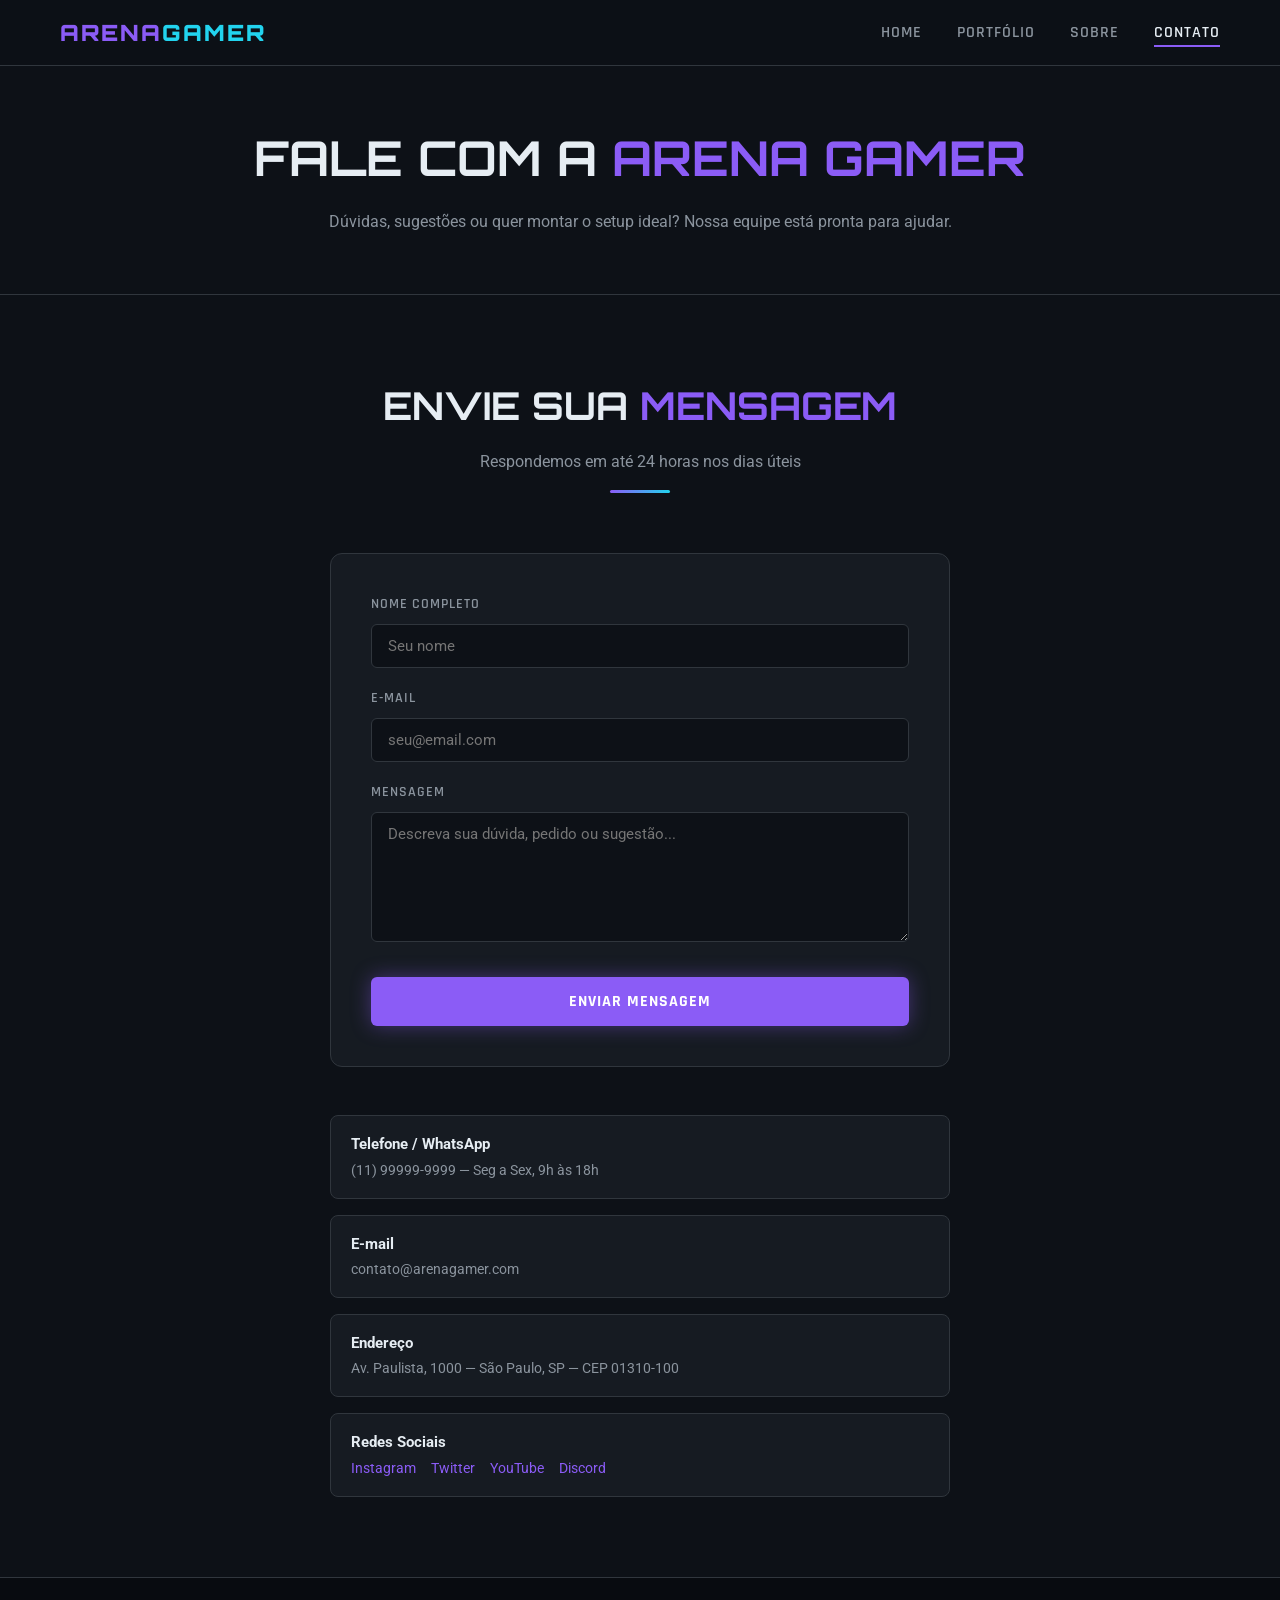
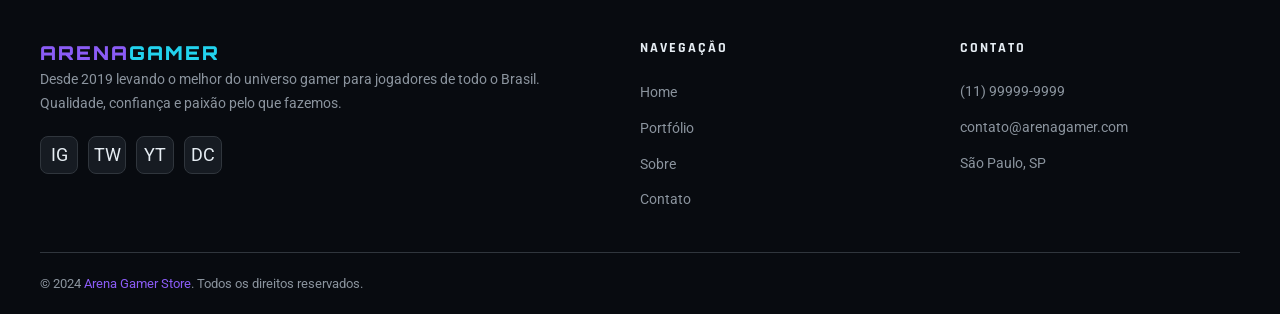
==== views/contato.html @ 9c003991 "fix: remove emojis da pagina de contato e simplifica footer" ====
<!DOCTYPE html>
<html lang="pt-BR">
<head>
  <meta charset="UTF-8" />
  <meta name="viewport" content="width=device-width, initial-scale=1.0" />
  <meta name="description" content="Entre em contato com a Arena Gamer Store. Estamos aqui para te ajudar." />
  <title>Contato | Arena Gamer Store</title>
  <link rel="stylesheet" href="../src/css/estilo.css" />
</head>
<body>

  <header>
    <nav>
      <a href="../index.html" class="logo">Arena<span>Gamer</span></a>
      <ul class="nav-links" id="navLinks">
        <li><a href="../index.html">Home</a></li>
        <li><a href="portfolio.html">Portfólio</a></li>
        <li><a href="sobre.html">Sobre</a></li>
        <li><a href="contato.html" class="ativo">Contato</a></li>
      </ul>
      <div class="hamburger" id="hamburger">
        <span></span>
        <span></span>
        <span></span>
      </div>
    </nav>
  </header>

  <section class="page-hero">
    <h1>Fale com a <span class="destaque">Arena Gamer</span></h1>
    <p>Dúvidas, sugestões ou quer montar o setup ideal? Nossa equipe está pronta para ajudar.</p>
  </section>

  <section>
    <div class="container">
      <div class="section-title fade-in">
        <h2>Envie sua <span class="destaque">Mensagem</span></h2>
        <p>Respondemos em até 24 horas nos dias úteis</p>
        <div class="linha"></div>
      </div>

      <form class="form-contato fade-in" id="formContato" novalidate>
        <div class="form-grupo">
          <label for="nome">Nome completo</label>
          <input type="text" id="nome" name="nome" placeholder="Seu nome" required />
        </div>
        <div class="form-grupo">
          <label for="email">E-mail</label>
          <input type="email" id="email" name="email" placeholder="seu@email.com" required />
        </div>
        <div class="form-grupo">
          <label for="descricao">Mensagem</label>
          <textarea id="descricao" name="descricao" placeholder="Descreva sua dúvida, pedido ou sugestão..." required></textarea>
        </div>
        <button type="submit" class="btn-primary">Enviar Mensagem</button>
        <div class="msg-sucesso" id="msgSucesso">
          Mensagem enviada com sucesso! Retornaremos em breve.
        </div>
      </form>

      <div class="info-contato fade-in">
        <div class="info-item">
          <div>
            <strong>Telefone / WhatsApp</strong>
            <p>(11) 99999-9999 — Seg a Sex, 9h às 18h</p>
          </div>
        </div>
        <div class="info-item">
          <div>
            <strong>E-mail</strong>
            <p>contato@arenagamer.com</p>
          </div>
        </div>
        <div class="info-item">
          <div>
            <strong>Endereço</strong>
            <p>Av. Paulista, 1000 — São Paulo, SP — CEP 01310-100</p>
          </div>
        </div>
        <div class="info-item">
          <div>
            <strong>Redes Sociais</strong>
            <p>
              <a href="#" style="color: var(--purple); margin-right:12px;">Instagram</a>
              <a href="#" style="color: var(--purple); margin-right:12px;">Twitter</a>
              <a href="#" style="color: var(--purple); margin-right:12px;">YouTube</a>
              <a href="#" style="color: var(--purple);">Discord</a>
            </p>
          </div>
        </div>
      </div>
    </div>
  </section>

  <footer>
    <div class="footer-grid">
      <div class="footer-sobre">
        <a href="../index.html" class="logo">Arena<span>Gamer</span></a>
        <p>Desde 2019 levando o melhor do universo gamer para jogadores de todo o Brasil. Qualidade, confiança e paixão pelo que fazemos.</p>
        <div class="redes-sociais">
          <a href="#" class="rede-btn" title="Instagram">IG</a>
          <a href="#" class="rede-btn" title="Twitter">TW</a>
          <a href="#" class="rede-btn" title="YouTube">YT</a>
          <a href="#" class="rede-btn" title="Discord">DC</a>
        </div>
      </div>
      <div class="footer-col">
        <h4>Navegação</h4>
        <ul>
          <li><a href="../index.html">Home</a></li>
          <li><a href="portfolio.html">Portfólio</a></li>
          <li><a href="sobre.html">Sobre</a></li>
          <li><a href="contato.html">Contato</a></li>
        </ul>
      </div>
      <div class="footer-col">
        <h4>Contato</h4>
        <ul class="footer-contato-info">
          <li>(11) 99999-9999</li>
          <li>contato@arenagamer.com</li>
          <li>São Paulo, SP</li>
        </ul>
      </div>
    </div>
    <div class="footer-bottom">
      <p>© 2024 <span class="feito-por">Arena Gamer Store</span>. Todos os direitos reservados.</p>
    </div>
  </footer>

  <script src="../src/js/script.js"></script>
</body>
</html>
---- src/css/estilo.css ----
@import url('https://fonts.googleapis.com/css2?family=Orbitron:wght@400;700;900&family=Rajdhani:wght@400;600;700&family=Roboto:wght@300;400;500&display=swap');

:root {
  --bg-dark: #0d1117;
  --bg-card: #161b22;
  --bg-nav: rgba(13, 17, 23, 0.97);
  --purple: #8b5cf6;
  --purple-dark: #7c3aed;
  --cyan: #22d3ee;
  --text: #e6edf3;
  --text-muted: #8b949e;
  --border: #30363d;
  --success: #3fb950;
  --danger: #f85149;
  --shadow: 0 4px 24px rgba(139, 92, 246, 0.15);
}

* {
  margin: 0;
  padding: 0;
  box-sizing: border-box;
}

html {
  scroll-behavior: smooth;
}

body {
  background-color: var(--bg-dark);
  color: var(--text);
  font-family: 'Roboto', sans-serif;
  line-height: 1.6;
}

a {
  text-decoration: none;
  color: inherit;
}

img {
  max-width: 100%;
  display: block;
}

/* ===== HEADER / NAV ===== */
header {
  position: fixed;
  top: 0;
  width: 100%;
  z-index: 1000;
  background: var(--bg-nav);
  border-bottom: 1px solid var(--border);
  backdrop-filter: blur(10px);
}

nav {
  max-width: 1200px;
  margin: 0 auto;
  padding: 0 20px;
  display: flex;
  align-items: center;
  justify-content: space-between;
  height: 65px;
}

.logo {
  font-family: 'Orbitron', sans-serif;
  font-size: 1.4rem;
  font-weight: 900;
  color: var(--purple);
  letter-spacing: 2px;
  text-transform: uppercase;
}

.logo span {
  color: var(--cyan);
}

.nav-links {
  list-style: none;
  display: flex;
  gap: 35px;
}

.nav-links a {
  font-family: 'Rajdhani', sans-serif;
  font-weight: 600;
  font-size: 1rem;
  color: var(--text-muted);
  letter-spacing: 1px;
  text-transform: uppercase;
  transition: color 0.3s;
  position: relative;
}

.nav-links a::after {
  content: '';
  position: absolute;
  bottom: -4px;
  left: 0;
  width: 0;
  height: 2px;
  background: var(--purple);
  transition: width 0.3s;
}

.nav-links a:hover,
.nav-links a.ativo {
  color: var(--text);
}

.nav-links a:hover::after,
.nav-links a.ativo::after {
  width: 100%;
}

.hamburger {
  display: none;
  flex-direction: column;
  gap: 5px;
  cursor: pointer;
  padding: 5px;
}

.hamburger span {
  display: block;
  width: 25px;
  height: 2px;
  background: var(--text);
  transition: all 0.3s;
}

.hamburger.aberto span:nth-child(1) {
  transform: rotate(45deg) translate(5px, 5px);
}

.hamburger.aberto span:nth-child(2) {
  opacity: 0;
}

.hamburger.aberto span:nth-child(3) {
  transform: rotate(-45deg) translate(5px, -5px);
}

/* ===== HERO ===== */
.hero {
  min-height: 100vh;
  display: flex;
  align-items: center;
  position: relative;
  overflow: hidden;
  padding-top: 65px;
}

.hero-bg {
  position: absolute;
  inset: 0;
  background-image: url('https://images.unsplash.com/photo-1542751371-adc38448a05e?w=1600&q=80');
  background-size: cover;
  background-position: center;
  filter: brightness(0.25);
  z-index: 0;
}

.hero-overlay {
  position: absolute;
  inset: 0;
  background: linear-gradient(135deg, rgba(124, 58, 237, 0.2) 0%, rgba(13, 17, 23, 0.5) 100%);
  z-index: 1;
}

.hero-content {
  position: relative;
  z-index: 2;
  max-width: 1200px;
  margin: 0 auto;
  padding: 0 20px;
  text-align: center;
}

.hero-badge {
  display: inline-block;
  background: rgba(139, 92, 246, 0.2);
  border: 1px solid var(--purple);
  color: var(--purple);
  font-family: 'Rajdhani', sans-serif;
  font-size: 0.85rem;
  font-weight: 600;
  letter-spacing: 3px;
  text-transform: uppercase;
  padding: 6px 16px;
  border-radius: 20px;
  margin-bottom: 24px;
}

.hero h1 {
  font-family: 'Orbitron', sans-serif;
  font-size: clamp(2.2rem, 6vw, 4.5rem);
  font-weight: 900;
  line-height: 1.1;
  margin-bottom: 20px;
  text-transform: uppercase;
}

.hero h1 .destaque {
  color: var(--purple);
  display: block;
}

.hero p {
  font-size: 1.1rem;
  color: var(--text-muted);
  max-width: 550px;
  margin: 0 auto 40px;
}

.hero-btns {
  display: flex;
  gap: 16px;
  justify-content: center;
  flex-wrap: wrap;
  margin-bottom: 60px;
}

.btn-primary {
  background: var(--purple);
  color: #fff;
  padding: 14px 32px;
  border-radius: 6px;
  font-family: 'Rajdhani', sans-serif;
  font-size: 1rem;
  font-weight: 700;
  letter-spacing: 1px;
  text-transform: uppercase;
  border: none;
  cursor: pointer;
  transition: background 0.3s, transform 0.2s, box-shadow 0.3s;
  box-shadow: 0 0 20px rgba(139, 92, 246, 0.4);
}

.btn-primary:hover {
  background: var(--purple-dark);
  transform: translateY(-2px);
  box-shadow: 0 0 30px rgba(139, 92, 246, 0.6);
}

.btn-primary:active {
  transform: translateY(0);
}

.btn-outline {
  background: transparent;
  color: var(--text);
  padding: 14px 32px;
  border-radius: 6px;
  font-family: 'Rajdhani', sans-serif;
  font-size: 1rem;
  font-weight: 700;
  letter-spacing: 1px;
  text-transform: uppercase;
  border: 1px solid var(--border);
  cursor: pointer;
  transition: border-color 0.3s, transform 0.2s;
}

.btn-outline:hover {
  border-color: var(--purple);
  color: var(--purple);
  transform: translateY(-2px);
}

.btn-outline:active {
  transform: translateY(0);
}

/* Countdown */
.contador {
  display: flex;
  justify-content: center;
  gap: 20px;
  flex-wrap: wrap;
}

.contador-label {
  font-family: 'Rajdhani', sans-serif;
  font-size: 0.8rem;
  color: var(--cyan);
  letter-spacing: 2px;
  text-transform: uppercase;
  margin-bottom: 12px;
}

.tempo-item {
  text-align: center;
  background: rgba(22, 27, 34, 0.8);
  border: 1px solid var(--border);
  border-radius: 8px;
  padding: 12px 18px;
  min-width: 70px;
}

.tempo-item span.numero {
  display: block;
  font-family: 'Orbitron', sans-serif;
  font-size: 1.8rem;
  font-weight: 700;
  color: var(--purple);
  line-height: 1;
}

.tempo-item span.legenda {
  font-size: 0.7rem;
  color: var(--text-muted);
  letter-spacing: 1px;
  text-transform: uppercase;
  margin-top: 4px;
}

/* ===== SEÇÕES GERAIS ===== */
section {
  padding: 80px 20px;
}

.container {
  max-width: 1200px;
  margin: 0 auto;
}

.section-title {
  text-align: center;
  margin-bottom: 60px;
}

.section-title h2 {
  font-family: 'Orbitron', sans-serif;
  font-size: clamp(1.6rem, 4vw, 2.4rem);
  font-weight: 700;
  text-transform: uppercase;
  margin-bottom: 12px;
}

.section-title h2 .destaque {
  color: var(--purple);
}

.section-title p {
  color: var(--text-muted);
  font-size: 1rem;
  max-width: 500px;
  margin: 0 auto;
}

.linha {
  width: 60px;
  height: 3px;
  background: linear-gradient(90deg, var(--purple), var(--cyan));
  margin: 16px auto 0;
  border-radius: 2px;
}

/* ===== DIFERENCIAIS ===== */
.diferenciais {
  background: var(--bg-card);
  border-top: 1px solid var(--border);
  border-bottom: 1px solid var(--border);
}

.diferenciais-grid {
  display: grid;
  grid-template-columns: repeat(auto-fit, minmax(220px, 1fr));
  gap: 30px;
}

.diferencial-item {
  text-align: center;
  padding: 30px 20px;
}

.diferencial-item .icone {
  font-size: 2.5rem;
  margin-bottom: 16px;
  display: block;
}

.diferencial-item h3 {
  font-family: 'Rajdhani', sans-serif;
  font-size: 1.1rem;
  font-weight: 700;
  margin-bottom: 8px;
  color: var(--text);
}

.diferencial-item p {
  font-size: 0.9rem;
  color: var(--text-muted);
}

/* ===== PRODUTOS / CARDS ===== */
.produtos-grid {
  display: grid;
  grid-template-columns: repeat(auto-fill, minmax(280px, 1fr));
  gap: 24px;
}

.card-produto {
  background: var(--bg-card);
  border: 1px solid var(--border);
  border-radius: 10px;
  overflow: hidden;
  transition: transform 0.3s, border-color 0.3s, box-shadow 0.3s;
  position: relative;
}

.card-produto:hover {
  transform: translateY(-6px);
  border-color: var(--purple);
  box-shadow: var(--shadow);
}

.card-produto img {
  width: 100%;
  height: 200px;
  object-fit: cover;
}

.card-body {
  padding: 20px;
}

.badge-estoque {
  display: inline-block;
  font-size: 0.72rem;
  font-weight: 600;
  letter-spacing: 1px;
  text-transform: uppercase;
  padding: 3px 10px;
  border-radius: 12px;
  margin-bottom: 10px;
}

.badge-estoque.disponivel {
  background: rgba(63, 185, 80, 0.15);
  color: var(--success);
  border: 1px solid rgba(63, 185, 80, 0.3);
}

.badge-estoque.limitado {
  background: rgba(248, 81, 73, 0.15);
  color: var(--danger);
  border: 1px solid rgba(248, 81, 73, 0.3);
}

.card-body h3 {
  font-family: 'Rajdhani', sans-serif;
  font-size: 1.1rem;
  font-weight: 700;
  margin-bottom: 6px;
}

.card-body .descricao {
  font-size: 0.85rem;
  color: var(--text-muted);
  margin-bottom: 14px;
}

.card-preco {
  display: flex;
  align-items: center;
  gap: 10px;
  margin-bottom: 16px;
}

.preco-atual {
  font-family: 'Rajdhani', sans-serif;
  font-size: 1.4rem;
  font-weight: 700;
  color: var(--purple);
}

.preco-antigo {
  font-size: 0.85rem;
  color: var(--text-muted);
  text-decoration: line-through;
}

.card-body .btn-primary {
  width: 100%;
  text-align: center;
  display: block;
}

/* ===== TABELA DE PREÇOS ===== */
.planos {
  background: var(--bg-dark);
}

.planos-grid {
  display: grid;
  grid-template-columns: repeat(auto-fit, minmax(260px, 1fr));
  gap: 24px;
}

.card-plano {
  background: var(--bg-card);
  border: 1px solid var(--border);
  border-radius: 10px;
  padding: 36px 28px;
  text-align: center;
  transition: border-color 0.3s, transform 0.3s;
  position: relative;
}

.card-plano.destaque {
  border-color: var(--purple);
  box-shadow: var(--shadow);
  transform: scale(1.03);
}

.tag-popular {
  position: absolute;
  top: -12px;
  left: 50%;
  transform: translateX(-50%);
  background: var(--purple);
  color: #fff;
  font-size: 0.75rem;
  font-weight: 700;
  letter-spacing: 1px;
  text-transform: uppercase;
  padding: 4px 16px;
  border-radius: 20px;
}

.card-plano h3 {
  font-family: 'Orbitron', sans-serif;
  font-size: 1rem;
  font-weight: 700;
  text-transform: uppercase;
  margin-bottom: 20px;
  color: var(--text-muted);
  letter-spacing: 2px;
}

.plano-preco {
  font-family: 'Orbitron', sans-serif;
  font-size: 2.4rem;
  font-weight: 900;
  color: var(--text);
  margin-bottom: 4px;
}

.plano-preco sup {
  font-size: 1rem;
  color: var(--text-muted);
}

.plano-parcelas {
  font-size: 0.82rem;
  color: var(--text-muted);
  margin-bottom: 28px;
}

.plano-itens {
  list-style: none;
  margin-bottom: 28px;
  text-align: left;
}

.plano-itens li {
  padding: 8px 0;
  font-size: 0.9rem;
  color: var(--text-muted);
  border-bottom: 1px solid var(--border);
  display: flex;
  align-items: center;
  gap: 8px;
}

.plano-itens li::before {
  content: '✓';
  color: var(--success);
  font-weight: 700;
}

.plano-itens li.off {
  text-decoration: line-through;
  opacity: 0.4;
}

.plano-itens li.off::before {
  content: '✗';
  color: var(--danger);
}

/* ===== MONTE SEU SETUP ===== */
.monte-setup {
  background: var(--bg-card);
  border-top: 1px solid var(--border);
  border-bottom: 1px solid var(--border);
}

.setup-form {
  display: grid;
  grid-template-columns: 1fr 1fr;
  gap: 16px;
  max-width: 700px;
  margin: 0 auto 24px;
}

.setup-item label {
  display: block;
  font-family: 'Rajdhani', sans-serif;
  font-size: 0.85rem;
  font-weight: 600;
  color: var(--text-muted);
  letter-spacing: 1px;
  text-transform: uppercase;
  margin-bottom: 6px;
}

.setup-item select {
  width: 100%;
  background: var(--bg-dark);
  border: 1px solid var(--border);
  color: var(--text);
  padding: 10px 14px;
  border-radius: 6px;
  font-size: 0.9rem;
  cursor: pointer;
  transition: border-color 0.3s;
}

.setup-item select:focus {
  outline: none;
  border-color: var(--purple);
}

.setup-total {
  text-align: center;
  background: var(--bg-dark);
  border: 1px solid var(--border);
  border-radius: 10px;
  padding: 24px;
  max-width: 700px;
  margin: 0 auto;
}

.setup-total p {
  color: var(--text-muted);
  font-size: 0.9rem;
  margin-bottom: 8px;
}

.setup-total .total-valor {
  font-family: 'Orbitron', sans-serif;
  font-size: 2rem;
  font-weight: 700;
  color: var(--purple);
}

/* ===== SOBRE ===== */
.sobre-content {
  display: grid;
  grid-template-columns: 1fr 1fr;
  gap: 60px;
  align-items: center;
}

.sobre-img img {
  width: 100%;
  height: 420px;
  object-fit: cover;
  border-radius: 10px;
  border: 1px solid var(--border);
}

.sobre-texto h2 {
  font-family: 'Orbitron', sans-serif;
  font-size: clamp(1.4rem, 3vw, 2rem);
  font-weight: 700;
  text-transform: uppercase;
  margin-bottom: 20px;
  line-height: 1.3;
}

.sobre-texto h2 .destaque {
  color: var(--purple);
}

.sobre-texto p {
  color: var(--text-muted);
  margin-bottom: 16px;
  line-height: 1.8;
}

.sobre-stats {
  display: grid;
  grid-template-columns: repeat(3, 1fr);
  gap: 20px;
  margin-top: 32px;
}

.stat {
  text-align: center;
  padding: 16px;
  background: var(--bg-card);
  border: 1px solid var(--border);
  border-radius: 8px;
}

.stat .numero {
  font-family: 'Orbitron', sans-serif;
  font-size: 1.8rem;
  font-weight: 900;
  color: var(--purple);
}

.stat .rotulo {
  font-size: 0.8rem;
  color: var(--text-muted);
  margin-top: 4px;
}

/* ===== CONTATO / FORM ===== */
.form-contato {
  max-width: 620px;
  margin: 0 auto;
  background: var(--bg-card);
  border: 1px solid var(--border);
  border-radius: 12px;
  padding: 40px;
}

.form-grupo {
  margin-bottom: 20px;
}

.form-grupo label {
  display: block;
  font-family: 'Rajdhani', sans-serif;
  font-size: 0.85rem;
  font-weight: 600;
  color: var(--text-muted);
  letter-spacing: 1px;
  text-transform: uppercase;
  margin-bottom: 8px;
}

.form-grupo input,
.form-grupo textarea {
  width: 100%;
  background: var(--bg-dark);
  border: 1px solid var(--border);
  color: var(--text);
  padding: 12px 16px;
  border-radius: 6px;
  font-size: 0.95rem;
  font-family: 'Roboto', sans-serif;
  transition: border-color 0.3s;
}

.form-grupo input:focus,
.form-grupo textarea:focus {
  outline: none;
  border-color: var(--purple);
}

.form-grupo textarea {
  resize: vertical;
  min-height: 130px;
}

.form-contato .btn-primary {
  width: 100%;
  padding: 14px;
  font-size: 1rem;
  margin-top: 8px;
}

.msg-sucesso {
  display: none;
  text-align: center;
  padding: 16px;
  background: rgba(63, 185, 80, 0.1);
  border: 1px solid rgba(63, 185, 80, 0.3);
  border-radius: 6px;
  color: var(--success);
  margin-top: 16px;
  font-family: 'Rajdhani', sans-serif;
  font-weight: 600;
}

.info-contato {
  display: flex;
  flex-direction: column;
  gap: 16px;
  margin-top: 48px;
  max-width: 620px;
  margin-left: auto;
  margin-right: auto;
}

.info-item {
  display: flex;
  align-items: center;
  gap: 14px;
  background: var(--bg-card);
  border: 1px solid var(--border);
  border-radius: 8px;
  padding: 16px 20px;
}

.info-item .icone {
  font-size: 1.5rem;
}

.info-item p {
  color: var(--text-muted);
  font-size: 0.9rem;
}

.info-item strong {
  display: block;
  color: var(--text);
  font-size: 0.95rem;
  margin-bottom: 2px;
}

/* ===== FOOTER ===== */
footer {
  background: #080b10;
  border-top: 1px solid var(--border);
  padding: 60px 20px 0;
}

.footer-grid {
  max-width: 1200px;
  margin: 0 auto;
  display: grid;
  grid-template-columns: 2fr 1fr 1fr;
  gap: 40px;
  padding-bottom: 40px;
  border-bottom: 1px solid var(--border);
}

.footer-sobre .logo {
  font-size: 1.2rem;
  margin-bottom: 16px;
}

.footer-sobre p {
  color: var(--text-muted);
  font-size: 0.88rem;
  line-height: 1.7;
  margin-bottom: 20px;
}

.redes-sociais {
  display: flex;
  gap: 10px;
}

.rede-btn {
  display: flex;
  align-items: center;
  justify-content: center;
  width: 38px;
  height: 38px;
  background: var(--bg-card);
  border: 1px solid var(--border);
  border-radius: 8px;
  font-size: 1.1rem;
  text-decoration: none;
  transition: border-color 0.3s, background 0.3s;
}

.rede-btn:hover {
  border-color: var(--purple);
  background: rgba(139, 92, 246, 0.1);
}

.footer-col h4 {
  font-family: 'Rajdhani', sans-serif;
  font-size: 0.85rem;
  font-weight: 700;
  color: var(--text);
  letter-spacing: 2px;
  text-transform: uppercase;
  margin-bottom: 20px;
}

.footer-col ul {
  list-style: none;
  display: flex;
  flex-direction: column;
  gap: 10px;
}

.footer-col ul li a {
  color: var(--text-muted);
  font-size: 0.88rem;
  transition: color 0.3s;
}

.footer-col ul li a:hover {
  color: var(--purple);
}

.footer-contato-info {
  list-style: none;
  display: flex;
  flex-direction: column;
  gap: 12px;
}

.footer-contato-info li {
  color: var(--text-muted);
  font-size: 0.85rem;
  padding: 2px 0;
}

.footer-bottom {
  max-width: 1200px;
  margin: 0 auto;
  padding: 20px 0;
  display: flex;
  align-items: center;
  justify-content: space-between;
  flex-wrap: wrap;
  gap: 10px;
}

.footer-bottom p {
  color: var(--text-muted);
  font-size: 0.82rem;
}

.footer-bottom .feito-por {
  color: var(--purple);
}

/* ===== PAGE HERO (pages internas) ===== */
.page-hero {
  padding: 120px 20px 60px;
  text-align: center;
  border-bottom: 1px solid var(--border);
}

.page-hero h1 {
  font-family: 'Orbitron', sans-serif;
  font-size: clamp(1.8rem, 5vw, 3rem);
  font-weight: 700;
  text-transform: uppercase;
  margin-bottom: 12px;
}

.page-hero h1 .destaque {
  color: var(--purple);
}

.page-hero p {
  color: var(--text-muted);
  font-size: 1rem;
}

/* ===== ANIMAÇÃO FADE-IN ===== */
.fade-in {
  opacity: 0;
  transform: translateY(30px);
  transition: opacity 0.6s ease, transform 0.6s ease;
}

.fade-in.visivel {
  opacity: 1;
  transform: translateY(0);
}

/* ===== RESPONSIVE ===== */
@media (max-width: 900px) {
  .sobre-content {
    grid-template-columns: 1fr;
  }

  .footer-grid {
    grid-template-columns: 1fr 1fr;
    grid-template-rows: auto;
  }

  .footer-sobre {
    grid-column: 1 / -1;
  }

  .sobre-stats {
    grid-template-columns: repeat(3, 1fr);
  }
}

@media (max-width: 700px) {
  .nav-links {
    display: none;
    position: absolute;
    top: 65px;
    left: 0;
    width: 100%;
    background: var(--bg-nav);
    border-bottom: 1px solid var(--border);
    flex-direction: column;
    padding: 20px;
    gap: 20px;
    text-align: center;
  }

  .nav-links.aberto {
    display: flex;
  }

  .hamburger {
    display: flex;
  }

  .hero-btns {
    flex-direction: column;
    align-items: center;
  }

  .setup-form {
    grid-template-columns: 1fr;
  }

  .footer-grid {
    grid-template-columns: 1fr;
  }

  .footer-bottom {
    flex-direction: column;
    text-align: center;
  }

  .planos-grid {
    grid-template-columns: 1fr;
  }

  .card-plano.destaque {
    transform: none;
  }

  .form-contato {
    padding: 24px 20px;
  }

  .sobre-stats {
    grid-template-columns: 1fr;
  }
}

@media (max-width: 480px) {
  section {
    padding: 60px 16px;
  }

  .page-hero {
    padding: 100px 16px 40px;
  }
}
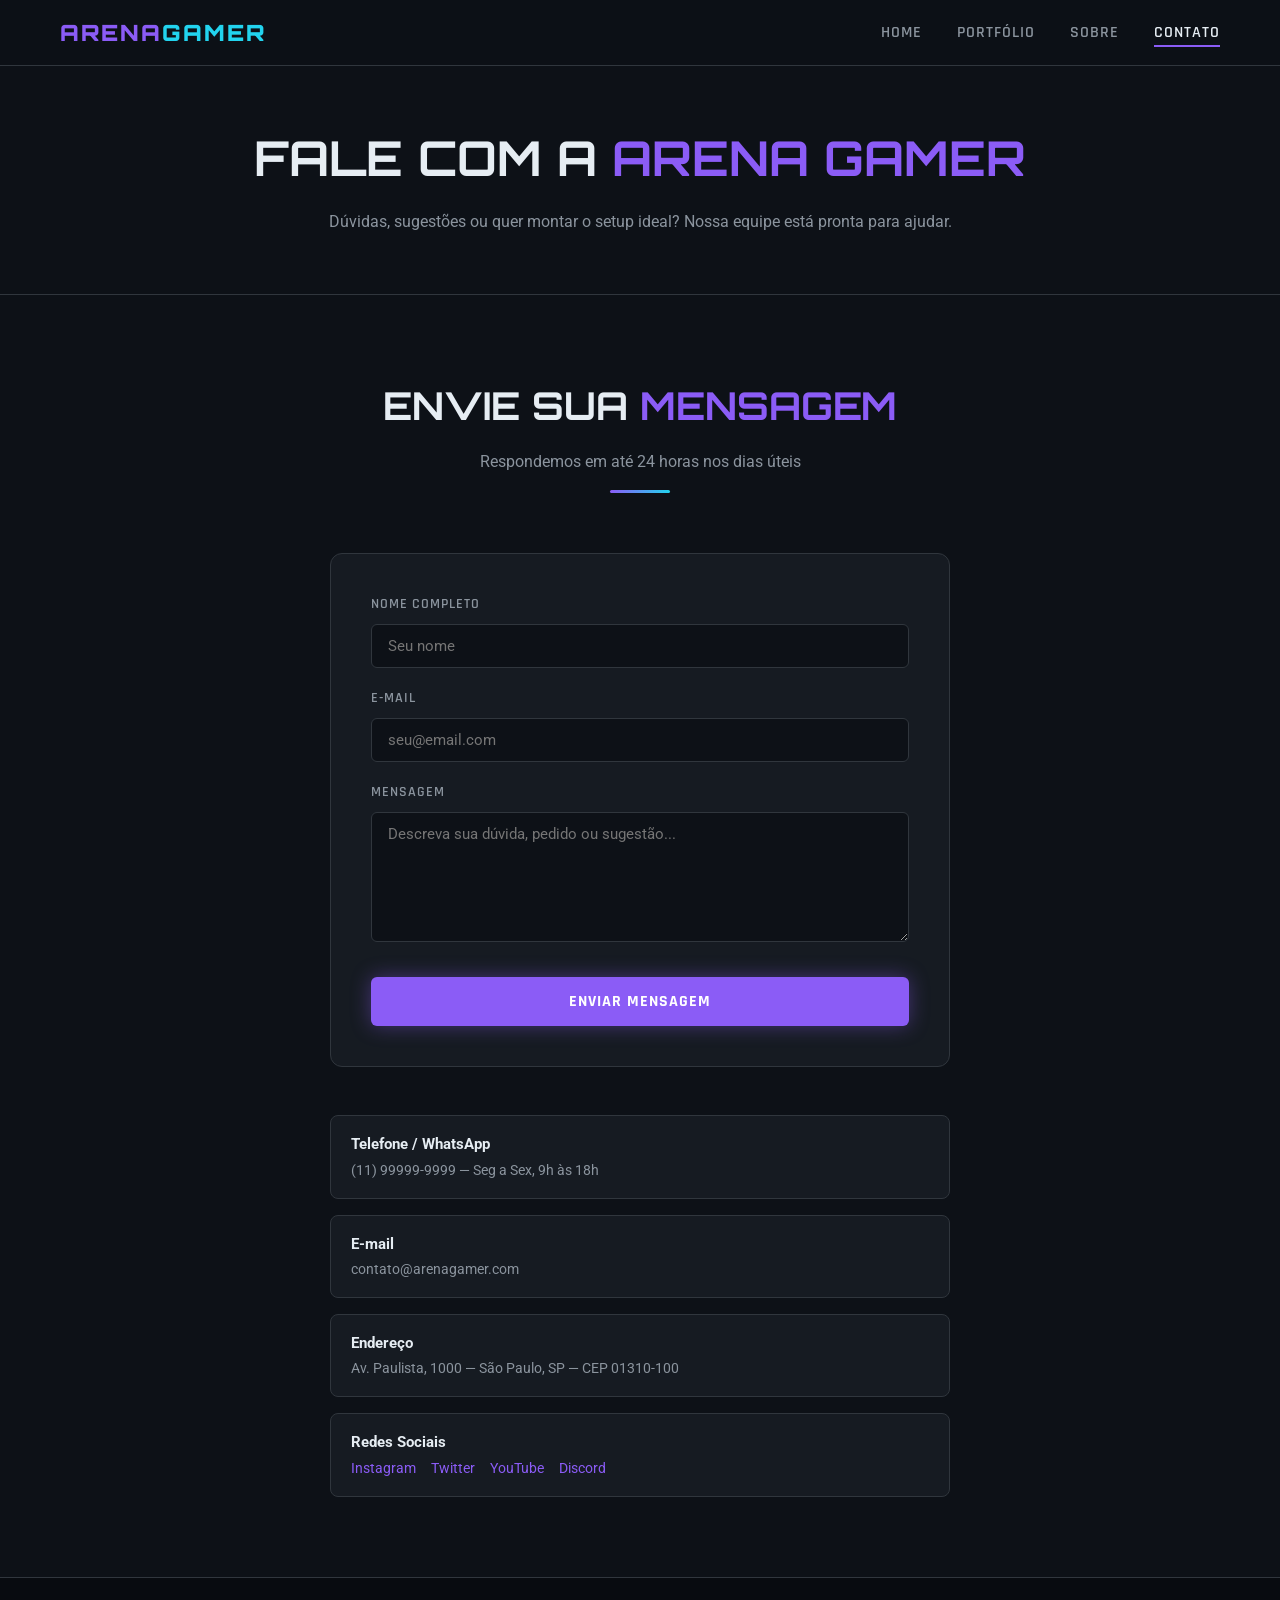
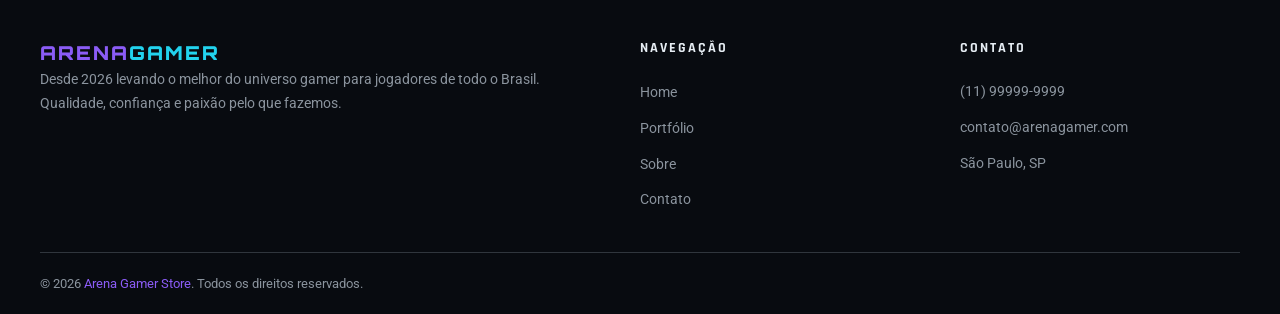
==== commit cf40ccbf: "fix: remove botoes de redes sociais do footer e atualiza ano para 2026" ====
--- a/views/contato.html
+++ b/views/contato.html
@@ -96,13 +96,7 @@
     <div class="footer-grid">
       <div class="footer-sobre">
         <a href="../index.html" class="logo">Arena<span>Gamer</span></a>
-        <p>Desde 2019 levando o melhor do universo gamer para jogadores de todo o Brasil. Qualidade, confiança e paixão pelo que fazemos.</p>
-        <div class="redes-sociais">
-          <a href="#" class="rede-btn" title="Instagram">IG</a>
-          <a href="#" class="rede-btn" title="Twitter">TW</a>
-          <a href="#" class="rede-btn" title="YouTube">YT</a>
-          <a href="#" class="rede-btn" title="Discord">DC</a>
-        </div>
+        <p>Desde 2026 levando o melhor do universo gamer para jogadores de todo o Brasil. Qualidade, confiança e paixão pelo que fazemos.</p>
       </div>
       <div class="footer-col">
         <h4>Navegação</h4>
@@ -123,7 +117,7 @@
       </div>
     </div>
     <div class="footer-bottom">
-      <p>© 2024 <span class="feito-por">Arena Gamer Store</span>. Todos os direitos reservados.</p>
+      <p>© 2026 <span class="feito-por">Arena Gamer Store</span>. Todos os direitos reservados.</p>
     </div>
   </footer>
 
